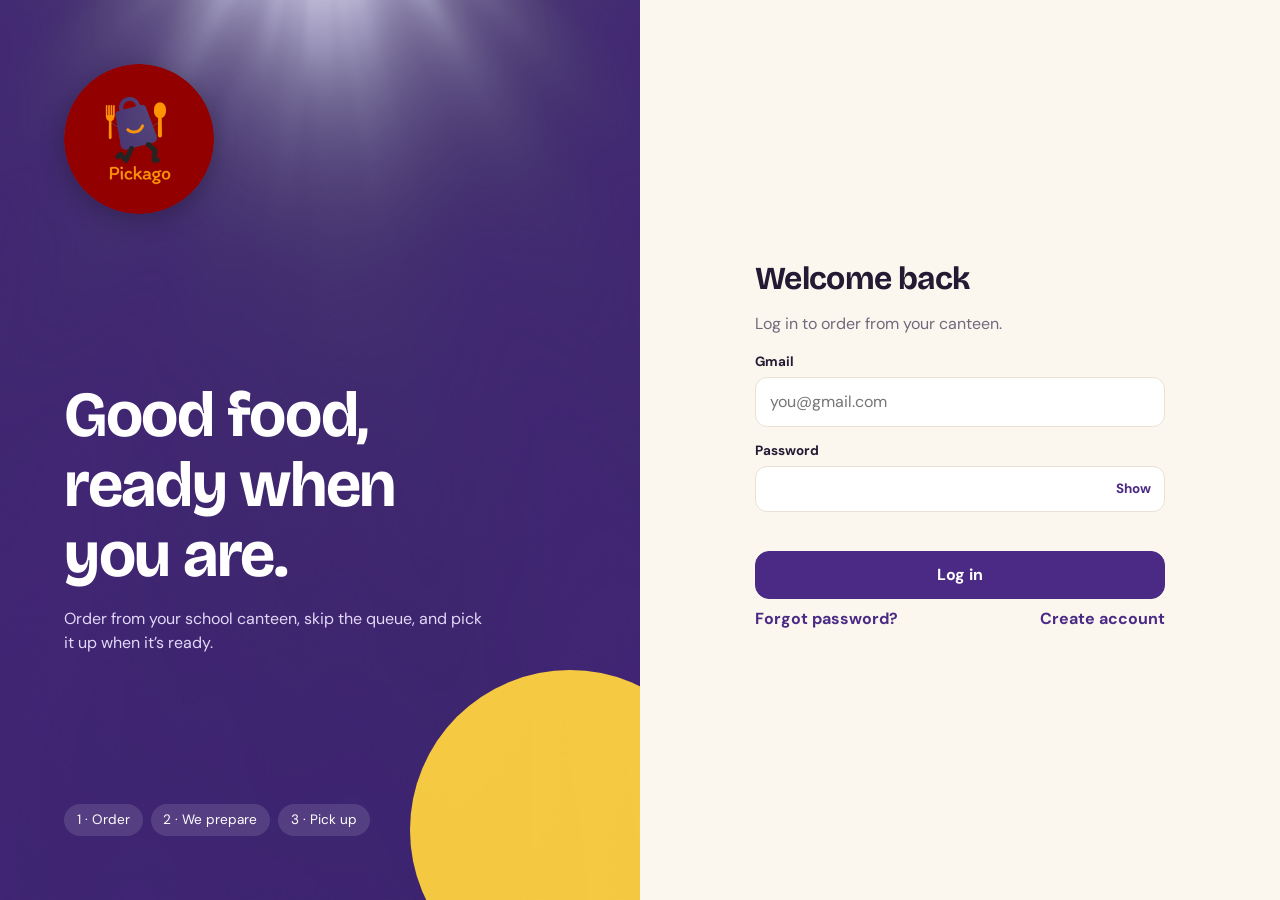
==== index.html @ dbef23c1 "Add files via upload" ====
<!doctype html>
<html lang="en">
  <head>
    <meta charset="UTF-8" />
    <meta name="viewport" content="width=device-width, initial-scale=1, viewport-fit=cover" />
    <title>Pickago Student</title>
    <link rel="preconnect" href="https://fonts.googleapis.com" />
    <link rel="preconnect" href="https://fonts.gstatic.com" crossorigin />
    <link
      href="https://fonts.googleapis.com/css2?family=Bricolage+Grotesque:wght@600;800&family=DM+Sans:wght@400;500;700&display=swap"
      rel="stylesheet"
    />
    <link rel="icon" type="image/png" href="pickago_Logo.png" />
    <link rel="apple-touch-icon" href="pickago_Logo.png" />
    <link rel="stylesheet" href="styles.css" />
  </head>
  <body>
    <div id="app"></div>
    <div id="toasts" aria-live="polite"></div>
    <div id="modal"></div>
    <script src="lightrays.js"></script>
    <script src="images.js"></script>
    <script src="ui.js"></script>
    <script src="store.js"></script>
    <script src="pages.js"></script>
    <script src="app.js"></script>
  </body>
</html>
---- styles.css ----
:root {
  --bg: #fbf7ee;
  --card: #fff;
  --ink: #241a33;
  --mute: #71687e;
  --line: #e9e1d3;
  --brand: #4b2a85;
  --brand2: #6a43b5;
  --pop: #ffd23f;
  --popink: #2a2100;
  --ok: #17724a;
  --okbg: #dff4e8;
  --low: #8a5a00;
  --lowbg: #fff0c2;
  --out: #a3291f;
  --outbg: #fde0dc;
  --r: 18px;
}
* {
  box-sizing: border-box;
}
html {
  -webkit-text-size-adjust: 100%;
}
body {
  margin: 0;
  background: var(--bg);
  color: var(--ink);
  font:
    16px/1.5 'DM Sans',
    system-ui,
    sans-serif;
  padding: env(safe-area-inset-top) 0 0;
}
h1,
h2,
h3 {
  font-family: 'Bricolage Grotesque', 'DM Sans', sans-serif;
  letter-spacing: -0.02em;
  line-height: 1.1;
  margin: 0;
}
button,
input,
select,
textarea {
  font: inherit;
  color: inherit;
}
button {
  cursor: pointer;
}
:focus-visible {
  outline: 3px solid var(--pop);
  outline-offset: 2px;
}
.mute {
  color: var(--mute);
}
.row {
  display: flex;
  gap: 0.6rem;
  align-items: center;
}
.sp {
  justify-content: space-between;
}
.wrap {
  flex-wrap: wrap;
}
.btn {
  border: 1.5px solid var(--line);
  background: #fff;
  border-radius: 14px;
  padding: 0.7rem 1rem;
  font-weight: 700;
  min-height: 44px;
}
.btn-p {
  background: var(--brand);
  border-color: var(--brand);
  color: #fff;
}
.btn-pop {
  background: var(--pop);
  border-color: var(--pop);
  color: var(--popink);
}
.btn-d {
  background: var(--out);
  border-color: var(--out);
  color: #fff;
}
.btn:disabled {
  opacity: 0.45;
  cursor: not-allowed;
}
.btn.block {
  width: 100%;
}
.field {
  display: block;
  margin: 0.9rem 0;
}
.field > span {
  display: block;
  font-size: 0.84rem;
  font-weight: 700;
  margin-bottom: 0.3rem;
}
.field input,
.field select,
.field textarea {
  width: 100%;
  padding: 0.75rem 0.9rem;
  border: 1.5px solid var(--line);
  border-radius: 12px;
  background: #fff;
  min-height: 46px;
}
.err {
  color: var(--out);
  font-size: 0.85rem;
  min-height: 1.2rem;
  margin: 0.3rem 0;
}
.pw {
  position: relative;
}
.pw button {
  position: absolute;
  right: 0.4rem;
  top: 50%;
  transform: translateY(-50%);
  border: 0;
  background: none;
  color: var(--brand);
  font-weight: 700;
  padding: 0.5rem;
}
/* auth */
.auth {
  min-height: 100vh;
  display: grid;
  grid-template-columns: 1fr 1fr;
}
.hero-side {
  background: var(--brand);
  color: #fff;
  padding: clamp(1.5rem, 5vw, 4rem);
  display: flex;
  flex-direction: column;
  justify-content: space-between;
  position: relative;
  overflow: hidden;
}
.hero-side:after {
  content: '';
  position: absolute;
  right: -90px;
  bottom: -90px;
  width: 320px;
  height: 320px;
  border-radius: 50%;
  background: var(--pop);
  opacity: 0.95;
}
.hero-side h1 {
  font-size: clamp(2.2rem, 5vw, 4rem);
  max-width: 11ch;
  margin: 2rem 0 1rem;
}
.hero-side p {
  max-width: 38ch;
  color: #e3d8f7;
}
.steps {
  display: flex;
  gap: 0.5rem;
  flex-wrap: wrap;
  position: relative;
  z-index: 1;
}
.steps span {
  background: #ffffff1f;
  border-radius: 99px;
  padding: 0.35rem 0.8rem;
  font-size: 0.85rem;
}
.auth-form {
  display: flex;
  align-items: center;
  justify-content: center;
  padding: 1.5rem;
}
.box {
  width: min(100%, 410px);
}
.box h2 {
  font-size: 2rem;
  margin-bottom: 0.3rem;
}
.logo {
  width: 40px;
  height: 40px;
  border-radius: 50%;
  object-fit: cover;
  display: block;
  flex: none;
}
.logo-lg {
  width: 150px;
  height: 150px;
  position: relative;
  z-index: 1;
  box-shadow: 0 6px 24px rgba(0, 0, 0, 0.25);
}
.logo-md {
  width: 84px;
  height: 84px;
}
.logo-m {
  display: none;
}
.brand {
  display: flex;
  align-items: center;
  gap: 0.6rem;
  font: 800 1.35rem 'Bricolage Grotesque';
  border: 0;
  background: none;
  padding: 0;
}
.lk {
  background: none;
  border: 0;
  color: var(--brand);
  font-weight: 700;
  padding: 0.5rem 0;
}
/* shell */
.top {
  position: sticky;
  top: 0;
  z-index: 5;
  background: #fbf7eee8;
  backdrop-filter: blur(10px);
  border-bottom: 1px solid var(--line);
  padding: 0.6rem max(1rem, calc((100% - 1120px) / 2));
  display: flex;
  align-items: center;
  justify-content: space-between;
  gap: 1rem;
}
.nav {
  display: flex;
  gap: 0.3rem;
}
.nav button {
  border: 0;
  background: none;
  padding: 0.55rem 0.9rem;
  border-radius: 99px;
  font-weight: 700;
  color: var(--mute);
}
.nav button[aria-current='page'] {
  background: var(--brand);
  color: #fff;
}
.av {
  width: 36px;
  height: 36px;
  border-radius: 50%;
  background: var(--brand2);
  color: #fff;
  display: grid;
  place-items: center;
  font-weight: 700;
  overflow: hidden;
  flex: none;
}
.av img {
  width: 100%;
  height: 100%;
  object-fit: cover;
}
.av.lg {
  width: 76px;
  height: 76px;
  font-size: 1.6rem;
}
.me {
  border: 1.5px solid var(--line);
  background: #fff;
  border-radius: 99px;
  padding: 0.2rem 0.8rem 0.2rem 0.25rem;
  display: flex;
  gap: 0.5rem;
  align-items: center;
  font-weight: 700;
  font-size: 0.9rem;
}
.cartb {
  position: relative;
}
.cartb b {
  background: var(--out);
  color: #fff;
  border-radius: 99px;
  font-size: 0.72rem;
  min-width: 19px;
  padding: 0 5px;
  position: absolute;
  top: -5px;
  right: -5px;
}
.page {
  width: min(1120px, 100% - 2rem);
  margin: 0 auto;
  padding: 1.4rem 0 6rem;
}
.tabbar {
  display: none;
}
.banner {
  background: var(--brand);
  color: #fff;
  border-radius: 24px;
  padding: 1.5rem;
  margin-bottom: 1.2rem;
  display: flex;
  justify-content: space-between;
  gap: 1rem;
  align-items: center;
  flex-wrap: wrap;
}
.banner h1 {
  font-size: clamp(1.7rem, 4vw, 2.5rem);
}
.banner p {
  margin: 0.3rem 0 0;
  color: #e3d8f7;
}
.search {
  flex: 1 1 240px;
  max-width: 340px;
}
.search input {
  width: 100%;
  border: 0;
  border-radius: 14px;
  padding: 0.8rem 1rem;
  min-height: 46px;
}
.chips {
  display: flex;
  gap: 0.5rem;
  overflow-x: auto;
  padding: 0.2rem 0 1rem;
  scrollbar-width: none;
}
.chips button {
  white-space: nowrap;
  border: 1.5px solid var(--line);
  background: #fff;
  border-radius: 99px;
  padding: 0.5rem 1rem;
  font-weight: 700;
}
.chips button.on {
  background: var(--pop);
  border-color: var(--pop);
  color: var(--popink);
}
.grid {
  display: grid;
  grid-template-columns: repeat(auto-fill, minmax(240px, 1fr));
  gap: 1rem;
}
.food {
  min-width: 0;
  background: var(--card);
  border: 1px solid var(--line);
  border-radius: var(--r);
  overflow: hidden;
  display: flex;
  flex-direction: column;
}
.ph {
  height: 150px;
  flex: none;
  background: #efe6ff;
  display: grid;
  place-items: center;
  font-size: 3.6rem;
  position: relative;
  overflow: hidden;
}
.ph img {
  position: absolute;
  inset: 0;
  width: 100%;
  height: 100%;
  object-fit: cover;
  display: block;
}
.tag {
  z-index: 1;
  position: absolute;
  left: 0.6rem;
  top: 0.6rem;
  font-size: 0.72rem;
  font-weight: 700;
  border-radius: 99px;
  padding: 0.15rem 0.6rem;
  background: var(--okbg);
  color: var(--ok);
}
.tag.low {
  background: var(--lowbg);
  color: var(--low);
}
.tag.out {
  background: var(--outbg);
  color: var(--out);
}
.fb {
  min-width: 0;
  padding: 0.9rem;
  display: flex;
  flex-direction: column;
  gap: 0.35rem;
  flex: 1;
}
.fb small {
  color: var(--brand2);
  font-weight: 700;
  text-transform: uppercase;
  letter-spacing: 0.06em;
  font-size: 0.7rem;
}
.fb h3 {
  font-size: 1.1rem;
  overflow-wrap: anywhere;
}
.fb .row {
  flex-wrap: wrap;
  gap: 0.4rem 0.6rem;
}
.fb p {
  margin: 0;
  color: var(--mute);
  font-size: 0.88rem;
  flex: 1;
}
.price {
  font-weight: 800;
  font-size: 1.1rem;
}
.card {
  background: var(--card);
  border: 1px solid var(--line);
  border-radius: var(--r);
  padding: 1.1rem;
  margin-bottom: 1rem;
}
.empty {
  border: 1.5px dashed var(--line);
  border-radius: var(--r);
  padding: 2rem;
  text-align: center;
  color: var(--mute);
}
.two {
  display: grid;
  grid-template-columns: 1.5fr 1fr;
  gap: 1rem;
  align-items: start;
}
.line {
  display: flex;
  gap: 0.8rem;
  align-items: center;
  padding: 0.7rem 0;
  border-bottom: 1px solid var(--line);
}
.line:last-child {
  border: 0;
}
.th {
  width: 52px;
  height: 52px;
  border-radius: 12px;
  background: #efe6ff;
  display: grid;
  place-items: center;
  font-size: 1.6rem;
  overflow: hidden;
  flex: none;
}
.th img {
  width: 100%;
  height: 100%;
  object-fit: cover;
}
.qty {
  display: flex;
  align-items: center;
  gap: 0.5rem;
}
.qty button {
  width: 34px;
  height: 34px;
  border-radius: 50%;
  border: 1.5px solid var(--line);
  background: #fff;
  font-weight: 700;
}
.tot {
  display: flex;
  justify-content: space-between;
  font-weight: 800;
  font-size: 1.15rem;
  margin: 0.8rem 0;
}
.badge {
  font-size: 0.78rem;
  font-weight: 700;
  border-radius: 99px;
  padding: 0.2rem 0.7rem;
  background: var(--lowbg);
  color: var(--low);
}
.badge.Ready {
  background: var(--okbg);
  color: var(--ok);
}
.badge.Completed {
  background: #ece8f3;
  color: var(--mute);
}
.prog {
  display: flex;
  align-items: center;
  gap: 0.4rem;
  margin: 0.8rem 0;
  font-size: 0.78rem;
  color: var(--mute);
}
.prog i {
  flex: 1;
  height: 3px;
  background: var(--line);
  border-radius: 2px;
}
.prog i.on {
  background: var(--brand);
}
.prog span {
  font-weight: 700;
}
.prog span.on {
  color: var(--brand);
}
.tabs {
  display: flex;
  gap: 0.4rem;
  margin-bottom: 1rem;
  overflow-x: auto;
}
.tabs button {
  border: 0;
  background: #ece6f7;
  border-radius: 99px;
  padding: 0.55rem 1rem;
  font-weight: 700;
  white-space: nowrap;
}
.tabs button.on {
  background: var(--brand);
  color: #fff;
}
.bar {
  height: 6px;
  border-radius: 3px;
  background: var(--line);
  overflow: hidden;
}
.bar i {
  display: block;
  height: 100%;
  width: 0;
  transition: 0.2s;
}
details {
  border-bottom: 1px solid var(--line);
  padding: 0.7rem 0;
}
summary {
  font-weight: 700;
  cursor: pointer;
}
details p {
  margin: 0.4rem 0 0;
  color: var(--mute);
}
dl {
  display: grid;
  grid-template-columns: auto 1fr;
  gap: 0.5rem 1rem;
  margin: 0;
}
dt {
  color: var(--mute);
}
dd {
  margin: 0;
  font-weight: 700;
  word-break: break-all;
}
.scrim {
  position: fixed;
  inset: 0;
  background: #241a3388;
  display: grid;
  place-items: center;
  z-index: 20;
  padding: 1rem;
}
.sheet {
  background: #fff;
  border-radius: 22px;
  padding: 1.4rem;
  width: min(100%, 400px);
}
.sheet p {
  color: var(--mute);
}
.sheet .row {
  justify-content: flex-end;
  margin-top: 1rem;
}
#toasts {
  position: fixed;
  left: 50%;
  transform: translateX(-50%);
  bottom: calc(84px + env(safe-area-inset-bottom));
  z-index: 30;
  display: grid;
  gap: 0.5rem;
  width: min(92%, 380px);
}
.toast {
  background: var(--ink);
  color: #fff;
  padding: 0.75rem 1rem;
  border-radius: 14px;
  font-weight: 500;
}
.toast.e {
  background: var(--out);
}
@media (max-width: 760px) {
  .auth {
    grid-template-columns: 1fr;
  }
  .hero-side {
    display: none;
  }
  .auth-form {
    flex-direction: column;
  }
  .logo-m {
    display: block;
    width: 110px;
    height: 110px;
    margin-bottom: 0.5rem;
  }
  .nav,
  .me span {
    display: none;
  }
  .me {
    padding: 0.2rem;
  }
  .two {
    grid-template-columns: 1fr;
  }
  .grid {
    grid-template-columns: repeat(2, 1fr);
    gap: 0.7rem;
  }
  .ph {
    height: 120px;
  }
  .tag {
    font-size: 0.66rem;
    left: 0.45rem;
    top: 0.45rem;
  }
  .fb {
    padding: 0.7rem;
    gap: 0.25rem;
  }
  .fb h3 {
    font-size: 1rem;
  }
  .fb p {
    font-size: 0.8rem;
    display: -webkit-box;
    -webkit-line-clamp: 2;
    line-clamp: 2;
    -webkit-box-orient: vertical;
    overflow: hidden;
  }
  .price {
    font-size: 1rem;
  }
  .cssbuttons-io-button {
    font-size: 13px;
    padding: 0.5em 0.9em 0.5em 0.65em;
  }
  .cssbuttons-io-button svg {
    width: 18px;
    height: 18px;
    margin-right: 3px;
  }
  .tabbar {
    display: flex;
    position: fixed;
    bottom: 0;
    left: 0;
    right: 0;
    background: #fff;
    border-top: 1px solid var(--line);
    padding: 0.3rem 0.3rem calc(0.3rem + env(safe-area-inset-bottom));
    z-index: 6;
  }
  .tabbar button {
    flex: 1;
    border: 0;
    background: none;
    padding: 0.5rem;
    font-size: 0.75rem;
    font-weight: 700;
    color: var(--mute);
    display: grid;
    gap: 2px;
    justify-items: center;
    min-height: 52px;
  }
  .tabbar button[aria-current='page'] {
    color: var(--brand);
  }
  .tabbar span {
    font-size: 1.25rem;
    line-height: 1;
  }
  #toasts {
    bottom: calc(76px + env(safe-area-inset-bottom));
  }
}

/* Add button (cssbuttons.io) */
.cssbuttons-io-button {
  display: inline-flex;
  align-items: center;
  justify-content: center;
  flex: none;
  white-space: nowrap;
  min-height: 40px;
  margin-left: auto;
  font-family: inherit;
  cursor: pointer;
  font-weight: 600;
  font-size: 14px;
  padding: 0.5em 1em 0.5em 0.75em;
  color: white;
  background: #ad5389;
  background: linear-gradient(
    0deg,
    rgba(20, 167, 62, 1) 0%,
    rgba(102, 247, 113, 1) 100%
  );
  border: none;
  box-shadow: 0 0.7em 1.5em -0.5em #14a73e98;
  letter-spacing: 0.05em;
  border-radius: 20em;
}
.cssbuttons-io-button svg {
  width: 20px;
  height: 20px;
  margin-right: 4px;
}
.cssbuttons-io-button:hover {
  box-shadow: 0 0.5em 1.5em -0.5em #14a73e98;
}
.cssbuttons-io-button:active {
  box-shadow: 0 0.3em 1em -0.5em #14a73e98;
}
.cssbuttons-io-button:disabled {
  opacity: 0.45;
  cursor: not-allowed;
  box-shadow: none;
}

/* LightRays (login background) */
.light-rays {
  position: absolute;
  inset: 0;
  overflow: hidden;
  pointer-events: none;
  z-index: 0;
}
.light-rays__canvas {
  position: absolute;
  inset: 0;
  display: block;
  width: 100%;
  height: 100%;
}
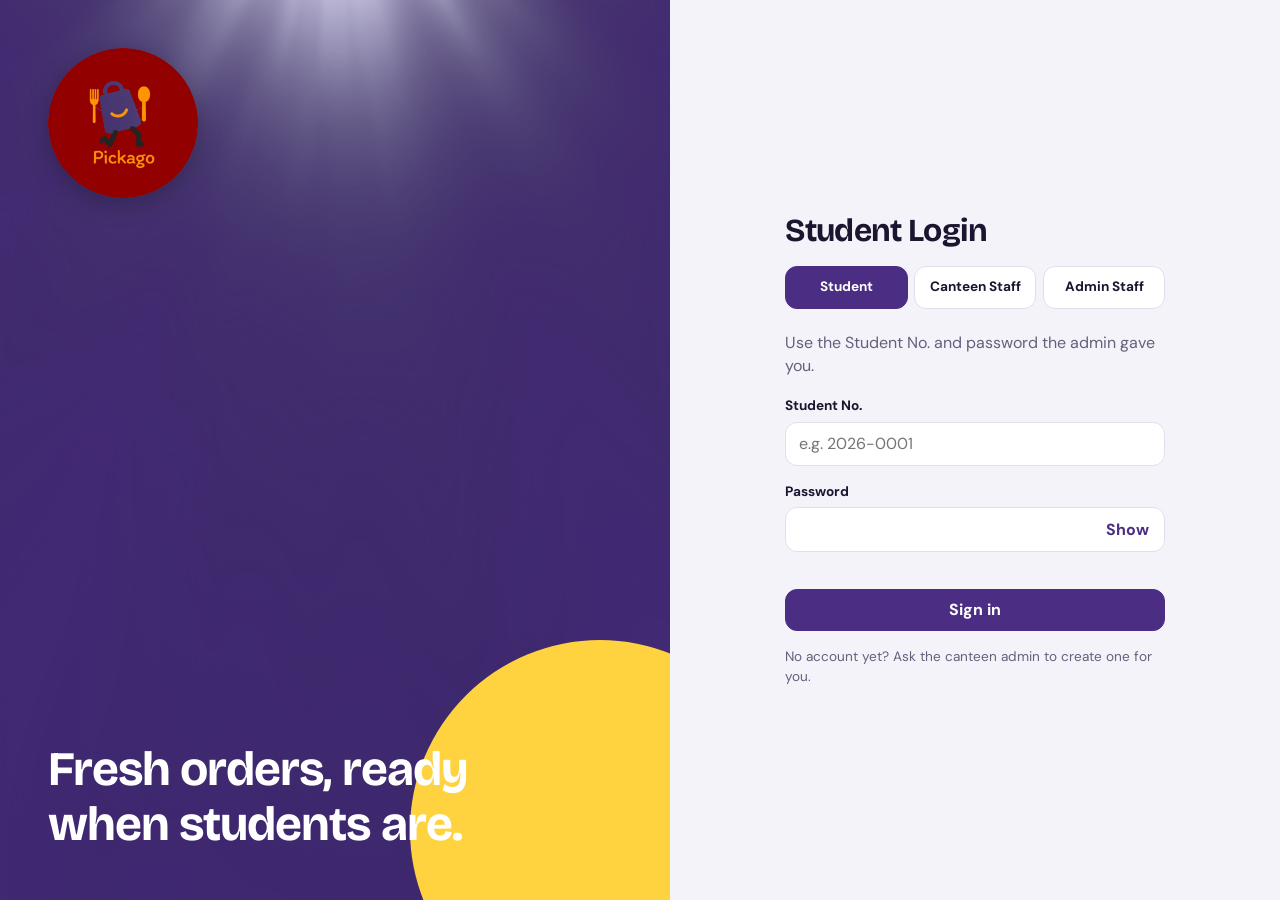
==== commit b3e88319: "Add files via upload" ====
--- a/index.html
+++ b/index.html
@@ -1,28 +1,22 @@
 <!doctype html>
-<html lang="en">
-  <head>
-    <meta charset="UTF-8" />
-    <meta name="viewport" content="width=device-width, initial-scale=1, viewport-fit=cover" />
-    <title>Pickago Student</title>
-    <link rel="preconnect" href="https://fonts.googleapis.com" />
-    <link rel="preconnect" href="https://fonts.gstatic.com" crossorigin />
-    <link
-      href="https://fonts.googleapis.com/css2?family=Bricolage+Grotesque:wght@600;800&family=DM+Sans:wght@400;500;700&display=swap"
-      rel="stylesheet"
-    />
-    <link rel="icon" type="image/png" href="pickago_Logo.png" />
-    <link rel="apple-touch-icon" href="pickago_Logo.png" />
-    <link rel="stylesheet" href="styles.css" />
-  </head>
-  <body>
-    <div id="app"></div>
-    <div id="toasts" aria-live="polite"></div>
-    <div id="modal"></div>
-    <script src="lightrays.js"></script>
-    <script src="images.js"></script>
-    <script src="ui.js"></script>
-    <script src="store.js"></script>
-    <script src="pages.js"></script>
-    <script src="app.js"></script>
-  </body>
+<html lang="en" data-theme="light" data-accent="ube">
+<head>
+  <meta charset="UTF-8">
+  <meta name="viewport" content="width=device-width, initial-scale=1, viewport-fit=cover">
+  <title>Pickago Login</title>
+  <link rel="preconnect" href="https://fonts.googleapis.com">
+  <link rel="preconnect" href="https://fonts.gstatic.com" crossorigin>
+  <link href="https://fonts.googleapis.com/css2?family=Bricolage+Grotesque:wght@600;800&family=DM+Sans:wght@400;500;700&display=swap" rel="stylesheet">
+  <link rel="icon" type="image/png" href="pickago_Logo.png">
+  <link rel="stylesheet" href="styles.css">
+</head>
+<body>
+  <div id="app"></div>
+  <div id="toasts" class="toasts" aria-live="polite"></div>
+  <div id="modal-root"></div>
+  <script src="lightrays.js"></script>
+  <script src="auth.js" data-login="index.html"></script>
+  <script src="ui.js"></script>
+  <script src="login.js"></script>
+</body>
 </html>
--- a/styles.css
+++ b/styles.css
@@ -1,809 +1,327 @@
+
+/* TOKENS   */
 :root {
-  --bg: #fbf7ee;
-  --card: #fff;
-  --ink: #241a33;
-  --mute: #71687e;
-  --line: #e9e1d3;
-  --brand: #4b2a85;
-  --brand2: #6a43b5;
-  --pop: #ffd23f;
-  --popink: #2a2100;
-  --ok: #17724a;
-  --okbg: #dff4e8;
-  --low: #8a5a00;
-  --lowbg: #fff0c2;
-  --out: #a3291f;
-  --outbg: #fde0dc;
-  --r: 18px;
-}
-* {
-  box-sizing: border-box;
-}
-html {
-  -webkit-text-size-adjust: 100%;
-}
+  --bg: #f4f3f9;
+  --surface: #ffffff;
+  --surface-2: #faf9fd;
+  --ink: #1c1530;
+  --mute: #675f7c;
+  --line: #e2dfec;
+
+  --brand: #4b2e83;          /* ube */
+  --brand-ink: #ffffff;
+  --accent: #ffd23f;         /* calamansi */
+  --accent-ink: #2a2100;
+
+  /* Stock colours: solid fills so they read from across the counter */
+  --ok-bg: #d3f3de;   --ok-ink: #0a5b2b;
+  --low-bg: #ffb703;  --low-ink: #2b1c00;
+  --out-bg: #d92d20;  --out-ink: #ffffff;
+
+  --pending-bg: #ffe9a8; --pending-ink: #5c4300;
+  --ready-bg: #cdeafe;   --ready-ink: #0b4a75;
+  --done-bg: #e6e3ef;    --done-ink: #4a435c;
+
+  --radius: 14px;
+  --font-body: "DM Sans", system-ui, -apple-system, "Segoe UI", sans-serif;
+  --font-head: "Bricolage Grotesque", "DM Sans", system-ui, sans-serif;
+  font-size: 16px;
+}
+
+[data-theme="dark"] {
+  --bg: #120e1f;
+  --surface: #1c1730;
+  --surface-2: #231d3b;
+  --ink: #f1eefb;
+  --mute: #a69fc0;
+  --line: #322a50;
+  --ok-bg: #14572f;      --ok-ink: #bdf6d0;
+  --pending-bg: #5c4300; --pending-ink: #ffe9a8;
+  --ready-bg: #0b3b5e;   --ready-ink: #bfe4ff;
+  --done-bg: #322a50;    --done-ink: #cfc8e6;
+}
+
+[data-accent="teal"]   { --brand: #0f6b66; }
+[data-accent="tomato"] { --brand: #b8341f; }
+[data-accent="forest"] { --brand: #1f6b3a; }
+[data-size="large"]    { font-size: 18px; }
+
+/* BASE  */
+*, *::before, *::after { box-sizing: border-box; }
 body {
   margin: 0;
+  font-family: var(--font-body);
   background: var(--bg);
   color: var(--ink);
-  font:
-    16px/1.5 'DM Sans',
-    system-ui,
-    sans-serif;
-  padding: env(safe-area-inset-top) 0 0;
-}
-h1,
-h2,
-h3 {
-  font-family: 'Bricolage Grotesque', 'DM Sans', sans-serif;
-  letter-spacing: -0.02em;
-  line-height: 1.1;
-  margin: 0;
-}
-button,
-input,
-select,
-textarea {
-  font: inherit;
-  color: inherit;
-}
-button {
-  cursor: pointer;
-}
-:focus-visible {
-  outline: 3px solid var(--pop);
-  outline-offset: 2px;
-}
-.mute {
-  color: var(--mute);
-}
-.row {
-  display: flex;
-  gap: 0.6rem;
-  align-items: center;
-}
-.sp {
-  justify-content: space-between;
-}
-.wrap {
-  flex-wrap: wrap;
-}
-.btn {
-  border: 1.5px solid var(--line);
-  background: #fff;
-  border-radius: 14px;
-  padding: 0.7rem 1rem;
-  font-weight: 700;
-  min-height: 44px;
-}
-.btn-p {
-  background: var(--brand);
-  border-color: var(--brand);
-  color: #fff;
-}
-.btn-pop {
-  background: var(--pop);
-  border-color: var(--pop);
-  color: var(--popink);
-}
-.btn-d {
-  background: var(--out);
-  border-color: var(--out);
-  color: #fff;
-}
-.btn:disabled {
-  opacity: 0.45;
-  cursor: not-allowed;
-}
-.btn.block {
-  width: 100%;
-}
-.field {
-  display: block;
-  margin: 0.9rem 0;
-}
-.field > span {
-  display: block;
-  font-size: 0.84rem;
-  font-weight: 700;
-  margin-bottom: 0.3rem;
-}
-.field input,
-.field select,
-.field textarea {
-  width: 100%;
-  padding: 0.75rem 0.9rem;
-  border: 1.5px solid var(--line);
-  border-radius: 12px;
-  background: #fff;
-  min-height: 46px;
-}
-.err {
-  color: var(--out);
-  font-size: 0.85rem;
-  min-height: 1.2rem;
-  margin: 0.3rem 0;
-}
-.pw {
-  position: relative;
-}
-.pw button {
-  position: absolute;
-  right: 0.4rem;
-  top: 50%;
-  transform: translateY(-50%);
-  border: 0;
-  background: none;
-  color: var(--brand);
-  font-weight: 700;
-  padding: 0.5rem;
-}
-/* auth */
-.auth {
-  min-height: 100vh;
-  display: grid;
-  grid-template-columns: 1fr 1fr;
-}
-.hero-side {
+  line-height: 1.45;
+  -webkit-tap-highlight-color: transparent;
+}
+h1, h2, h3 { font-family: var(--font-head); letter-spacing: -0.02em; margin: 0; line-height: 1.15; }
+h2 { font-size: 1.15rem; }
+p { margin: 0; }
+button, input, select, textarea { font: inherit; color: inherit; }
+button { cursor: pointer; }
+img { max-width: 100%; display: block; }
+.mute { color: var(--mute); }
+.hidden, [hidden] { display: none !important; }
+:focus-visible { outline: 3px solid var(--accent); outline-offset: 2px; }
+.sr { position: absolute; width: 1px; height: 1px; overflow: hidden; clip: rect(0 0 0 0); }
+svg.i { width: 1.15em; height: 1.15em; fill: none; stroke: currentColor; stroke-width: 2; stroke-linecap: round; stroke-linejoin: round; flex: none; }
+
+/* SHELL */
+.shell { display: grid; grid-template-columns: 232px 1fr; min-height: 100vh; }
+
+.rail {
   background: var(--brand);
   color: #fff;
-  padding: clamp(1.5rem, 5vw, 4rem);
-  display: flex;
-  flex-direction: column;
-  justify-content: space-between;
-  position: relative;
-  overflow: hidden;
-}
-.hero-side:after {
-  content: '';
-  position: absolute;
-  right: -90px;
-  bottom: -90px;
-  width: 320px;
-  height: 320px;
-  border-radius: 50%;
-  background: var(--pop);
-  opacity: 0.95;
-}
-.hero-side h1 {
-  font-size: clamp(2.2rem, 5vw, 4rem);
-  max-width: 11ch;
-  margin: 2rem 0 1rem;
-}
-.hero-side p {
-  max-width: 38ch;
-  color: #e3d8f7;
-}
-.steps {
-  display: flex;
-  gap: 0.5rem;
-  flex-wrap: wrap;
-  position: relative;
-  z-index: 1;
-}
-.steps span {
-  background: #ffffff1f;
-  border-radius: 99px;
-  padding: 0.35rem 0.8rem;
-  font-size: 0.85rem;
-}
-.auth-form {
-  display: flex;
-  align-items: center;
-  justify-content: center;
-  padding: 1.5rem;
-}
-.box {
-  width: min(100%, 410px);
-}
-.box h2 {
-  font-size: 2rem;
-  margin-bottom: 0.3rem;
-}
-.logo {
-  width: 40px;
-  height: 40px;
-  border-radius: 50%;
-  object-fit: cover;
-  display: block;
-  flex: none;
-}
-.logo-lg {
-  width: 150px;
-  height: 150px;
-  position: relative;
-  z-index: 1;
-  box-shadow: 0 6px 24px rgba(0, 0, 0, 0.25);
-}
-.logo-md {
-  width: 84px;
-  height: 84px;
-}
-.logo-m {
-  display: none;
-}
-.brand {
-  display: flex;
-  align-items: center;
-  gap: 0.6rem;
-  font: 800 1.35rem 'Bricolage Grotesque';
-  border: 0;
-  background: none;
-  padding: 0;
-}
-.lk {
-  background: none;
-  border: 0;
-  color: var(--brand);
-  font-weight: 700;
-  padding: 0.5rem 0;
-}
-/* shell */
+  padding: 1.25rem 1rem;
+  position: sticky; top: 0; height: 100vh;
+  display: flex; flex-direction: column; gap: 1.75rem;
+}
+.brand { display: flex; align-items: center; gap: .65rem; font-family: var(--font-head); font-weight: 800; font-size: 1.35rem; padding: 0 .4rem; }
+.mark {
+  width: 38px; height: 38px; border-radius: 50% 50% 50% 12px;
+  background: var(--accent); color: var(--accent-ink);
+  display: grid; place-items: center; font-weight: 800; font-size: 1.2rem;
+}
+.logo { width: 42px; height: 42px; border-radius: 50%; object-fit: cover; flex: none; display: block; }
+.logo-lg { width: 150px; height: 150px; position: relative; z-index: 1; box-shadow: 0 6px 24px rgba(0,0,0,.25); }
+.rail nav { display: grid; gap: .25rem; }
+.nav-btn {
+  display: flex; align-items: center; gap: .7rem;
+  border: 0; background: transparent; color: rgba(255,255,255,.82);
+  padding: .75rem .85rem; border-radius: 12px; font-weight: 600; text-align: left;
+}
+.nav-btn:hover { background: rgba(255,255,255,.12); color: #fff; }
+.nav-btn[aria-current="page"] { background: var(--accent); color: var(--accent-ink); }
+.rail-foot { margin-top: auto; font-size: .8rem; color: rgba(255,255,255,.65); padding: 0 .4rem; }
+
+.main { min-width: 0; }
 .top {
-  position: sticky;
-  top: 0;
-  z-index: 5;
-  background: #fbf7eee8;
-  backdrop-filter: blur(10px);
-  border-bottom: 1px solid var(--line);
-  padding: 0.6rem max(1rem, calc((100% - 1120px) / 2));
-  display: flex;
-  align-items: center;
-  justify-content: space-between;
-  gap: 1rem;
-}
-.nav {
-  display: flex;
-  gap: 0.3rem;
-}
-.nav button {
-  border: 0;
-  background: none;
-  padding: 0.55rem 0.9rem;
-  border-radius: 99px;
-  font-weight: 700;
-  color: var(--mute);
-}
-.nav button[aria-current='page'] {
-  background: var(--brand);
-  color: #fff;
-}
-.av {
-  width: 36px;
-  height: 36px;
-  border-radius: 50%;
-  background: var(--brand2);
-  color: #fff;
-  display: grid;
-  place-items: center;
-  font-weight: 700;
-  overflow: hidden;
-  flex: none;
-}
-.av img {
-  width: 100%;
-  height: 100%;
-  object-fit: cover;
-}
-.av.lg {
-  width: 76px;
-  height: 76px;
-  font-size: 1.6rem;
-}
-.me {
-  border: 1.5px solid var(--line);
-  background: #fff;
-  border-radius: 99px;
-  padding: 0.2rem 0.8rem 0.2rem 0.25rem;
-  display: flex;
-  gap: 0.5rem;
-  align-items: center;
-  font-weight: 700;
-  font-size: 0.9rem;
-}
-.cartb {
-  position: relative;
-}
-.cartb b {
-  background: var(--out);
-  color: #fff;
-  border-radius: 99px;
-  font-size: 0.72rem;
-  min-width: 19px;
-  padding: 0 5px;
-  position: absolute;
-  top: -5px;
-  right: -5px;
-}
-.page {
-  width: min(1120px, 100% - 2rem);
-  margin: 0 auto;
-  padding: 1.4rem 0 6rem;
-}
-.tabbar {
-  display: none;
-}
-.banner {
-  background: var(--brand);
-  color: #fff;
-  border-radius: 24px;
-  padding: 1.5rem;
-  margin-bottom: 1.2rem;
-  display: flex;
-  justify-content: space-between;
-  gap: 1rem;
-  align-items: center;
-  flex-wrap: wrap;
-}
-.banner h1 {
-  font-size: clamp(1.7rem, 4vw, 2.5rem);
-}
-.banner p {
-  margin: 0.3rem 0 0;
-  color: #e3d8f7;
-}
-.search {
-  flex: 1 1 240px;
-  max-width: 340px;
-}
-.search input {
-  width: 100%;
-  border: 0;
-  border-radius: 14px;
-  padding: 0.8rem 1rem;
-  min-height: 46px;
-}
-.chips {
-  display: flex;
-  gap: 0.5rem;
-  overflow-x: auto;
-  padding: 0.2rem 0 1rem;
-  scrollbar-width: none;
-}
-.chips button {
-  white-space: nowrap;
-  border: 1.5px solid var(--line);
-  background: #fff;
-  border-radius: 99px;
-  padding: 0.5rem 1rem;
-  font-weight: 700;
-}
-.chips button.on {
-  background: var(--pop);
-  border-color: var(--pop);
-  color: var(--popink);
-}
-.grid {
-  display: grid;
-  grid-template-columns: repeat(auto-fill, minmax(240px, 1fr));
-  gap: 1rem;
-}
-.food {
-  min-width: 0;
-  background: var(--card);
-  border: 1px solid var(--line);
-  border-radius: var(--r);
-  overflow: hidden;
-  display: flex;
-  flex-direction: column;
-}
-.ph {
-  height: 150px;
-  flex: none;
-  background: #efe6ff;
-  display: grid;
-  place-items: center;
-  font-size: 3.6rem;
-  position: relative;
-  overflow: hidden;
-}
-.ph img {
-  position: absolute;
-  inset: 0;
-  width: 100%;
-  height: 100%;
-  object-fit: cover;
-  display: block;
-}
-.tag {
-  z-index: 1;
-  position: absolute;
-  left: 0.6rem;
-  top: 0.6rem;
-  font-size: 0.72rem;
-  font-weight: 700;
-  border-radius: 99px;
-  padding: 0.15rem 0.6rem;
-  background: var(--okbg);
-  color: var(--ok);
-}
-.tag.low {
-  background: var(--lowbg);
-  color: var(--low);
-}
-.tag.out {
-  background: var(--outbg);
-  color: var(--out);
-}
-.fb {
-  min-width: 0;
-  padding: 0.9rem;
-  display: flex;
-  flex-direction: column;
-  gap: 0.35rem;
-  flex: 1;
-}
-.fb small {
-  color: var(--brand2);
-  font-weight: 700;
-  text-transform: uppercase;
-  letter-spacing: 0.06em;
-  font-size: 0.7rem;
-}
-.fb h3 {
-  font-size: 1.1rem;
-  overflow-wrap: anywhere;
-}
-.fb .row {
-  flex-wrap: wrap;
-  gap: 0.4rem 0.6rem;
-}
-.fb p {
-  margin: 0;
-  color: var(--mute);
-  font-size: 0.88rem;
-  flex: 1;
-}
-.price {
-  font-weight: 800;
-  font-size: 1.1rem;
-}
-.card {
-  background: var(--card);
-  border: 1px solid var(--line);
-  border-radius: var(--r);
-  padding: 1.1rem;
-  margin-bottom: 1rem;
-}
-.empty {
-  border: 1.5px dashed var(--line);
-  border-radius: var(--r);
-  padding: 2rem;
-  text-align: center;
-  color: var(--mute);
-}
-.two {
-  display: grid;
-  grid-template-columns: 1.5fr 1fr;
-  gap: 1rem;
-  align-items: start;
-}
-.line {
-  display: flex;
-  gap: 0.8rem;
-  align-items: center;
-  padding: 0.7rem 0;
-  border-bottom: 1px solid var(--line);
-}
-.line:last-child {
-  border: 0;
-}
-.th {
-  width: 52px;
-  height: 52px;
-  border-radius: 12px;
-  background: #efe6ff;
-  display: grid;
-  place-items: center;
-  font-size: 1.6rem;
-  overflow: hidden;
-  flex: none;
-}
-.th img {
-  width: 100%;
-  height: 100%;
-  object-fit: cover;
-}
-.qty {
-  display: flex;
-  align-items: center;
-  gap: 0.5rem;
-}
-.qty button {
-  width: 34px;
-  height: 34px;
-  border-radius: 50%;
-  border: 1.5px solid var(--line);
-  background: #fff;
-  font-weight: 700;
-}
-.tot {
-  display: flex;
-  justify-content: space-between;
-  font-weight: 800;
-  font-size: 1.15rem;
-  margin: 0.8rem 0;
-}
-.badge {
-  font-size: 0.78rem;
-  font-weight: 700;
-  border-radius: 99px;
-  padding: 0.2rem 0.7rem;
-  background: var(--lowbg);
-  color: var(--low);
-}
-.badge.Ready {
-  background: var(--okbg);
-  color: var(--ok);
-}
-.badge.Completed {
-  background: #ece8f3;
-  color: var(--mute);
-}
-.prog {
-  display: flex;
-  align-items: center;
-  gap: 0.4rem;
-  margin: 0.8rem 0;
-  font-size: 0.78rem;
-  color: var(--mute);
-}
-.prog i {
-  flex: 1;
-  height: 3px;
-  background: var(--line);
-  border-radius: 2px;
-}
-.prog i.on {
-  background: var(--brand);
-}
-.prog span {
-  font-weight: 700;
-}
-.prog span.on {
-  color: var(--brand);
-}
-.tabs {
-  display: flex;
-  gap: 0.4rem;
-  margin-bottom: 1rem;
-  overflow-x: auto;
-}
-.tabs button {
-  border: 0;
-  background: #ece6f7;
-  border-radius: 99px;
-  padding: 0.55rem 1rem;
-  font-weight: 700;
-  white-space: nowrap;
-}
-.tabs button.on {
-  background: var(--brand);
-  color: #fff;
-}
-.bar {
-  height: 6px;
-  border-radius: 3px;
-  background: var(--line);
-  overflow: hidden;
-}
-.bar i {
-  display: block;
-  height: 100%;
-  width: 0;
-  transition: 0.2s;
-}
-details {
-  border-bottom: 1px solid var(--line);
-  padding: 0.7rem 0;
-}
-summary {
-  font-weight: 700;
-  cursor: pointer;
-}
-details p {
-  margin: 0.4rem 0 0;
-  color: var(--mute);
-}
-dl {
-  display: grid;
-  grid-template-columns: auto 1fr;
-  gap: 0.5rem 1rem;
-  margin: 0;
-}
-dt {
-  color: var(--mute);
-}
-dd {
-  margin: 0;
-  font-weight: 700;
-  word-break: break-all;
-}
-.scrim {
-  position: fixed;
-  inset: 0;
-  background: #241a3388;
-  display: grid;
-  place-items: center;
-  z-index: 20;
-  padding: 1rem;
-}
-.sheet {
-  background: #fff;
-  border-radius: 22px;
-  padding: 1.4rem;
-  width: min(100%, 400px);
-}
-.sheet p {
-  color: var(--mute);
-}
-.sheet .row {
-  justify-content: flex-end;
-  margin-top: 1rem;
-}
-#toasts {
-  position: fixed;
-  left: 50%;
-  transform: translateX(-50%);
-  bottom: calc(84px + env(safe-area-inset-bottom));
-  z-index: 30;
-  display: grid;
-  gap: 0.5rem;
-  width: min(92%, 380px);
-}
-.toast {
-  background: var(--ink);
-  color: #fff;
-  padding: 0.75rem 1rem;
-  border-radius: 14px;
-  font-weight: 500;
-}
-.toast.e {
-  background: var(--out);
-}
-@media (max-width: 760px) {
-  .auth {
-    grid-template-columns: 1fr;
+  display: flex; justify-content: space-between; align-items: center; gap: 1rem;
+  padding: 1.1rem 2rem; background: var(--surface); border-bottom: 1px solid var(--line);
+  position: sticky; top: 0; z-index: 5;
+}
+.top h1 { font-size: 1.5rem; }
+.me { display: flex; align-items: center; gap: .6rem; border: 0; background: transparent; font-weight: 600; padding: .2rem; border-radius: 999px; }
+.avatar {
+  width: 38px; height: 38px; border-radius: 50%; background: var(--accent); color: var(--accent-ink);
+  display: grid; place-items: center; font-weight: 800; overflow: hidden; flex: none;
+}
+.avatar img { width: 100%; height: 100%; object-fit: cover; }
+.avatar.xl { width: 84px; height: 84px; font-size: 2rem; }
+
+.content { padding: 1.75rem 2rem 3rem; max-width: 1320px; }
+.tabbar { display: none; }
+
+/* COMPONENTS */
+.btn {
+  display: inline-flex; align-items: center; justify-content: center; gap: .45rem;
+  min-height: 42px; padding: .55rem 1rem; border-radius: 12px;
+  border: 1.5px solid var(--line); background: var(--surface); font-weight: 700;
+}
+.btn:hover { border-color: var(--brand); }
+.btn-primary { background: var(--brand); border-color: var(--brand); color: var(--brand-ink); }
+.btn-primary:hover { filter: brightness(1.12); }
+.btn-danger { color: var(--out-bg); border-color: color-mix(in srgb, var(--out-bg) 35%, var(--line)); }
+.btn-danger-solid { background: var(--out-bg); border-color: var(--out-bg); color: #fff; }
+.btn-icon { width: 42px; padding: 0; }
+.btn-sm { min-height: 36px; padding: .3rem .7rem; font-size: .88rem; }
+.btn-block { width: 100%; }
+
+.field { display: grid; gap: .35rem; margin-bottom: 1rem; }
+.field > span { font-weight: 700; font-size: .85rem; }
+.field small { color: var(--mute); }
+.input, .field input, .field select, .field textarea, .search input, .select {
+  width: 100%; min-height: 44px; padding: .6rem .8rem;
+  border: 1.5px solid var(--line); border-radius: 12px; background: var(--surface); font-size: 1rem;
+}
+.field input:focus, .field select:focus, .field textarea:focus, .search input:focus { border-color: var(--brand); outline: none; box-shadow: 0 0 0 3px color-mix(in srgb, var(--brand) 25%, transparent); }
+.field input[readonly] { background: var(--surface-2); color: var(--mute); }
+.row { display: grid; grid-template-columns: 1fr 1fr; gap: 0 .9rem; }
+.error-text { color: var(--out-bg); font-size: .88rem; min-height: 1.3rem; font-weight: 600; }
+
+.panel { background: var(--surface); border: 1px solid var(--line); border-radius: var(--radius); padding: 1.25rem; }
+.panel-head { display: flex; justify-content: space-between; align-items: center; gap: 1rem; margin-bottom: 1rem; flex-wrap: wrap; }
+
+.chip { display: inline-block; padding: .28rem .65rem; border-radius: 999px; font-size: .78rem; font-weight: 800; white-space: nowrap; }
+.chip-pending { background: var(--pending-bg); color: var(--pending-ink); }
+.chip-ready { background: var(--ready-bg); color: var(--ready-ink); }
+.chip-done { background: var(--done-bg); color: var(--done-ink); }
+
+/* Stock badges: solid and high-contrast */
+.stock { display: inline-block; padding: .3rem .7rem; border-radius: 8px; font-size: .82rem; font-weight: 800; white-space: nowrap; }
+.stock-ok  { background: var(--ok-bg);  color: var(--ok-ink); }
+.stock-low { background: var(--low-bg); color: var(--low-ink); }
+.stock-out { background: var(--out-bg); color: var(--out-ink); }
+
+.segmented { display: inline-flex; background: var(--surface); border: 1.5px solid var(--line); border-radius: 12px; padding: 3px; gap: 2px; flex-wrap: wrap; }
+.segmented button { border: 0; background: transparent; padding: .45rem .9rem; border-radius: 9px; font-weight: 700; color: var(--mute); min-height: 38px; }
+.segmented button[aria-pressed="true"] { background: var(--brand); color: var(--brand-ink); }
+
+.empty { text-align: center; padding: 2.5rem 1rem; color: var(--mute); border: 2px dashed var(--line); border-radius: var(--radius); }
+.empty strong { display: block; color: var(--ink); font-size: 1.05rem; margin-bottom: .3rem; }
+
+.toasts { position: fixed; left: 50%; bottom: 1.25rem; transform: translateX(-50%); z-index: 30; display: grid; gap: .5rem; width: min(92vw, 380px); }
+.toast { background: var(--ink); color: var(--bg); padding: .8rem 1rem; border-radius: 12px; font-weight: 600; box-shadow: 0 10px 30px #0004; animation: pop .2s ease-out; }
+.toast.error { background: var(--out-bg); color: #fff; }
+@keyframes pop { from { transform: translateY(8px); opacity: 0; } }
+
+/* PAGES  */
+.stats { display: grid; grid-template-columns: repeat(4, 1fr); gap: 1rem; margin-bottom: 1.5rem; }
+.stat { background: var(--surface); border: 1px solid var(--line); border-radius: var(--radius); padding: 1rem 1.1rem; }
+.stat small { color: var(--mute); font-weight: 600; }
+.stat strong { display: block; font-family: var(--font-head); font-size: 1.7rem; margin: .2rem 0; }
+.stat.warn { border-color: var(--low-bg); box-shadow: inset 4px 0 0 var(--low-bg); }
+
+.split { display: grid; grid-template-columns: 1.6fr 1fr; gap: 1.25rem; align-items: start; }
+.section-title { display: flex; justify-content: space-between; align-items: center; gap: 1rem; margin-bottom: .9rem; flex-wrap: wrap; }
+
+/* Orders */
+.orders { display: grid; gap: .9rem; grid-template-columns: repeat(auto-fill, minmax(280px, 1fr)); }
+.order { background: var(--surface); border: 1px solid var(--line); border-radius: var(--radius); padding: 1rem; display: grid; gap: .6rem; }
+.order-top { display: flex; justify-content: space-between; align-items: center; gap: .5rem; }
+.order-student { font-weight: 700; font-size: 1.05rem; }
+.order ul { margin: 0; padding-left: 1.1rem; }
+.note { background: color-mix(in srgb, var(--accent) 35%, var(--surface)); border-radius: 10px; padding: .5rem .7rem; font-size: .9rem; }
+.order-foot { display: flex; justify-content: space-between; align-items: center; gap: .5rem; margin-top: .2rem; }
+
+/* Restock list */
+.restock { display: grid; gap: .7rem; }
+.restock-item { display: flex; align-items: center; gap: .7rem; }
+.restock-item .grow { flex: 1; min-width: 0; }
+.restock-item strong { display: block; overflow: hidden; text-overflow: ellipsis; white-space: nowrap; }
+
+/* Menu */
+.toolbar { display: flex; gap: .75rem; margin-bottom: 1.25rem; flex-wrap: wrap; align-items: center; }
+.search { position: relative; flex: 1; min-width: 200px; }
+.search svg { position: absolute; left: .8rem; top: 50%; transform: translateY(-50%); color: var(--mute); }
+.search input { padding-left: 2.5rem; }
+.toolbar .select { width: auto; min-width: 150px; }
+
+.food-grid { display: grid; gap: 1rem; grid-template-columns: repeat(auto-fill, minmax(230px, 1fr)); }
+.food { background: var(--surface); border: 1px solid var(--line); border-radius: var(--radius); overflow: hidden; display: flex; flex-direction: column; border-top: 5px solid var(--ok-bg); }
+.food.low { border-top-color: var(--low-bg); }
+.food.out { border-top-color: var(--out-bg); }
+.food-media { aspect-ratio: 4 / 3; background: color-mix(in srgb, var(--accent) 30%, var(--surface)); display: grid; place-items: center; font-size: 3.5rem; position: relative; }
+.food-media img { width: 100%; height: 100%; object-fit: cover; }
+.food.out .food-media img, .food.out .food-media span { opacity: .45; }
+.food-media .stock { position: absolute; left: .6rem; bottom: .6rem; box-shadow: 0 2px 8px #0003; }
+.food-body { padding: .9rem; display: grid; gap: .6rem; flex: 1; align-content: start; }
+.food-body h3 { font-size: 1.05rem; }
+.food-meta { display: flex; justify-content: space-between; align-items: baseline; gap: .5rem; }
+.food-cat { color: var(--mute); font-size: .88rem; }
+.food-price { font-weight: 800; }
+.stepper { display: flex; gap: .35rem; align-items: center; }
+.stepper input { width: 100%; min-width: 0; text-align: center; font-weight: 800; min-height: 38px; border: 1.5px solid var(--line); border-radius: 10px; background: var(--surface); }
+.stepper .btn { min-height: 38px; width: 38px; padding: 0; font-size: 1.2rem; flex: none; }
+.food-actions { display: flex; gap: .4rem; }
+.food-actions .btn { flex: 1; }
+
+.cat-list { display: grid; gap: .6rem; }
+.cat-row { display: flex; align-items: center; gap: .75rem; padding: .8rem 1rem; background: var(--surface); border: 1px solid var(--line); border-radius: var(--radius); }
+.cat-row .grow { flex: 1; }
+
+/* Sales */
+.date-bar { display: flex; gap: .5rem; align-items: center; margin-bottom: 1.25rem; flex-wrap: wrap; }
+.date-bar input { min-height: 42px; padding: .4rem .7rem; border: 1.5px solid var(--line); border-radius: 12px; background: var(--surface); font-weight: 700; }
+.chart { height: 220px; display: flex; align-items: flex-end; gap: .5rem; padding-top: 1rem; border-bottom: 2px solid var(--line); }
+.chart-col { flex: 1; display: flex; flex-direction: column; justify-content: flex-end; align-items: center; height: 100%; gap: .3rem; min-width: 0; }
+.chart-col i { width: 100%; max-width: 44px; background: var(--brand); border-radius: 8px 8px 0 0; min-height: 3px; }
+.chart-col .today { background: var(--accent); }
+.chart-col small, .chart-col span { font-size: .72rem; color: var(--mute); white-space: nowrap; }
+.chart-days { display: flex; gap: .5rem; margin-top: .4rem; }
+.chart-days small { flex: 1; text-align: center; font-size: .72rem; color: var(--mute); }
+.rank { display: grid; gap: .7rem; padding: 0; margin: 0; list-style: none; }
+.rank li { display: flex; justify-content: space-between; gap: 1rem; }
+
+/* Profile */
+.profile-grid { display: grid; grid-template-columns: 220px 1fr; gap: 1.25rem; align-items: start; }
+.side-tabs { display: grid; gap: .3rem; }
+.side-tabs button { display: flex; align-items: center; gap: .6rem; border: 0; background: transparent; padding: .75rem .9rem; border-radius: 12px; font-weight: 700; color: var(--mute); text-align: left; }
+.side-tabs button[aria-selected="true"] { background: var(--surface); color: var(--brand); box-shadow: inset 0 0 0 1.5px var(--line); }
+[data-theme="dark"] .side-tabs button[aria-selected="true"] { color: var(--accent); }
+.profile-head { display: flex; align-items: center; gap: 1rem; margin-bottom: 1.25rem; flex-wrap: wrap; }
+.strength { height: 8px; background: var(--line); border-radius: 99px; overflow: hidden; }
+.strength i { display: block; height: 100%; width: 0; transition: width .2s; background: var(--out-bg); }
+.options { display: flex; gap: .6rem; flex-wrap: wrap; margin-bottom: 1.4rem; }
+.option { border: 2px solid var(--line); background: var(--surface); border-radius: 12px; padding: .6rem 1rem; font-weight: 700; display: flex; align-items: center; gap: .5rem; min-height: 44px; }
+.option[aria-pressed="true"] { border-color: var(--brand); box-shadow: 0 0 0 3px color-mix(in srgb, var(--brand) 22%, transparent); }
+.swatch { width: 18px; height: 18px; border-radius: 50%; display: inline-block; }
+.form-box { max-width: 560px; }
+hr { border: 0; border-top: 1px solid var(--line); margin: 1.4rem 0; }
+
+/* Login */
+.login { min-height: 100vh; display: grid; grid-template-columns: 1.1fr 1fr; }
+.login-art { background: var(--brand); color: #fff; padding: 3rem; display: flex; flex-direction: column; justify-content: space-between; position: relative; overflow: hidden; }
+.login-art::after { content: ""; position: absolute; width: 380px; height: 380px; border-radius: 50%; background: var(--accent); right: -120px; bottom: -120px; }
+.login-art h2 { font-size: clamp(2rem, 4vw, 3rem); max-width: 14ch; position: relative; z-index: 1; }
+.login-form { display: grid; place-items: center; padding: 2rem; }
+.login-form form { width: min(100%, 380px); }
+.login-form h1 { font-size: 2rem; margin-bottom: .4rem; }
+.pw-wrap { position: relative; }
+.pw-wrap button { position: absolute; right: .4rem; top: 50%; transform: translateY(-50%); border: 0; background: transparent; font-weight: 700; color: var(--brand); padding: .4rem .6rem; }
+[data-theme="dark"] .pw-wrap button { color: var(--accent); }
+
+/* 6. MODAL (bottom sheet on phones) ------------------------ */
+.scrim { position: fixed; inset: 0; background: #0b061a99; display: grid; place-items: center; padding: 1rem; z-index: 20; overflow-y: auto; }
+.sheet { background: var(--surface); border-radius: 20px; padding: 1.4rem; width: min(100%, 480px); max-height: calc(100vh - 2rem); overflow-y: auto; animation: pop .2s ease-out; }
+.sheet h2 { margin-bottom: .4rem; font-size: 1.3rem; }
+.sheet-actions { display: flex; gap: .6rem; margin-top: 1.2rem; }
+.sheet-actions .btn { flex: 1; }
+.photo-box { display: flex; gap: .9rem; align-items: center; margin-bottom: 1rem; }
+.photo-prev { width: 84px; height: 84px; border-radius: 14px; background: color-mix(in srgb, var(--accent) 30%, var(--surface)); display: grid; place-items: center; font-size: 2.2rem; overflow: hidden; flex: none; }
+.photo-prev img { width: 100%; height: 100%; object-fit: cover; }
+.photo-box .btns { display: grid; gap: .4rem; }
+
+/*  MOBILE  */
+@media (max-width: 1000px) {
+  .stats { grid-template-columns: repeat(2, 1fr); }
+  .split { grid-template-columns: 1fr; }
+}
+@media (max-width: 820px) {
+  .shell { display: block; }
+  .rail { display: none; }
+  .top { padding: .8rem 1rem; }
+  .top h1 { font-size: 1.25rem; }
+  .me span { display: none; }
+  .content { padding: 1rem 1rem 6.5rem; }
+  .tabbar {
+    display: grid; grid-template-columns: repeat(5, 1fr);
+    position: fixed; left: 0; right: 0; bottom: 0; z-index: 10;
+    background: var(--surface); border-top: 1px solid var(--line);
+    padding: .35rem .3rem calc(.35rem + env(safe-area-inset-bottom, 0px));
   }
-  .hero-side {
-    display: none;
-  }
-  .auth-form {
-    flex-direction: column;
-  }
-  .logo-m {
-    display: block;
-    width: 110px;
-    height: 110px;
-    margin-bottom: 0.5rem;
-  }
-  .nav,
-  .me span {
-    display: none;
-  }
-  .me {
-    padding: 0.2rem;
-  }
-  .two {
-    grid-template-columns: 1fr;
-  }
-  .grid {
-    grid-template-columns: repeat(2, 1fr);
-    gap: 0.7rem;
-  }
-  .ph {
-    height: 120px;
-  }
-  .tag {
-    font-size: 0.66rem;
-    left: 0.45rem;
-    top: 0.45rem;
-  }
-  .fb {
-    padding: 0.7rem;
-    gap: 0.25rem;
-  }
-  .fb h3 {
-    font-size: 1rem;
-  }
-  .fb p {
-    font-size: 0.8rem;
-    display: -webkit-box;
-    -webkit-line-clamp: 2;
-    line-clamp: 2;
-    -webkit-box-orient: vertical;
-    overflow: hidden;
-  }
-  .price {
-    font-size: 1rem;
-  }
-  .cssbuttons-io-button {
-    font-size: 13px;
-    padding: 0.5em 0.9em 0.5em 0.65em;
-  }
-  .cssbuttons-io-button svg {
-    width: 18px;
-    height: 18px;
-    margin-right: 3px;
-  }
-  .tabbar {
-    display: flex;
-    position: fixed;
-    bottom: 0;
-    left: 0;
-    right: 0;
-    background: #fff;
-    border-top: 1px solid var(--line);
-    padding: 0.3rem 0.3rem calc(0.3rem + env(safe-area-inset-bottom));
-    z-index: 6;
-  }
-  .tabbar button {
-    flex: 1;
-    border: 0;
-    background: none;
-    padding: 0.5rem;
-    font-size: 0.75rem;
-    font-weight: 700;
-    color: var(--mute);
-    display: grid;
-    gap: 2px;
-    justify-items: center;
-    min-height: 52px;
-  }
-  .tabbar button[aria-current='page'] {
-    color: var(--brand);
-  }
-  .tabbar span {
-    font-size: 1.25rem;
-    line-height: 1;
-  }
-  #toasts {
-    bottom: calc(76px + env(safe-area-inset-bottom));
-  }
-}
-
-/* Add button (cssbuttons.io) */
-.cssbuttons-io-button {
-  display: inline-flex;
-  align-items: center;
-  justify-content: center;
-  flex: none;
-  white-space: nowrap;
-  min-height: 40px;
-  margin-left: auto;
-  font-family: inherit;
-  cursor: pointer;
-  font-weight: 600;
-  font-size: 14px;
-  padding: 0.5em 1em 0.5em 0.75em;
-  color: white;
-  background: #ad5389;
-  background: linear-gradient(
-    0deg,
-    rgba(20, 167, 62, 1) 0%,
-    rgba(102, 247, 113, 1) 100%
-  );
-  border: none;
-  box-shadow: 0 0.7em 1.5em -0.5em #14a73e98;
-  letter-spacing: 0.05em;
-  border-radius: 20em;
-}
-.cssbuttons-io-button svg {
-  width: 20px;
-  height: 20px;
-  margin-right: 4px;
-}
-.cssbuttons-io-button:hover {
-  box-shadow: 0 0.5em 1.5em -0.5em #14a73e98;
-}
-.cssbuttons-io-button:active {
-  box-shadow: 0 0.3em 1em -0.5em #14a73e98;
-}
-.cssbuttons-io-button:disabled {
-  opacity: 0.45;
-  cursor: not-allowed;
-  box-shadow: none;
-}
+  .tabbar .nav-btn { flex-direction: column; gap: .15rem; font-size: .7rem; padding: .45rem .2rem; justify-content: center; text-align: center; color: var(--mute); }
+  .tabbar .nav-btn:hover { background: transparent; color: var(--ink); }
+  .tabbar .nav-btn[aria-current="page"] { background: transparent; color: var(--brand); box-shadow: inset 0 3px 0 var(--accent); border-radius: 0 0 12px 12px; }
+  [data-theme="dark"] .tabbar .nav-btn[aria-current="page"] { color: var(--accent); }
+  .tabbar svg.i { width: 1.45rem; height: 1.45rem; }
+  .toasts { bottom: 5.5rem; }
+
+  .food-grid { grid-template-columns: repeat(2, 1fr); gap: .7rem; }
+  .food-media { font-size: 2.6rem; }
+  .food-body { padding: .7rem; }
+  .orders { grid-template-columns: 1fr; }
+  .profile-grid { grid-template-columns: 1fr; }
+  .side-tabs { grid-auto-flow: column; grid-auto-columns: 1fr; }
+  .side-tabs button { justify-content: center; padding: .65rem .4rem; }
+  .login { grid-template-columns: 1fr; }
+  .login-art { padding: 1.5rem; min-height: 170px; }
+  .login-art h2 { font-size: 1.5rem; }
+  .logo-lg { width: 84px; height: 84px; }
+  .login-art::after { width: 200px; height: 200px; }
+  .scrim { align-items: end; padding: 0; }
+  .sheet { border-radius: 20px 20px 0 0; width: 100%; max-height: 92vh; padding-bottom: calc(1.4rem + env(safe-area-inset-bottom, 0px)); }
+}
+@media (max-width: 460px) {
+  .stats { gap: .6rem; }
+  .stat { padding: .8rem; }
+  .stat strong { font-size: 1.35rem; }
+  .row { grid-template-columns: 1fr; }
+  .chart-col span { display: none; }
+}
+@media (prefers-reduced-motion: reduce) { * { animation: none !important; transition: none !important; } }
 
 /* LightRays (login background) */
 .light-rays {
@@ -820,3 +338,8 @@
   width: 100%;
   height: 100%;
 }
+
+/* ---- role picker on the login page ---- */
+.role-tabs { display: grid; grid-template-columns: repeat(3, 1fr); gap: .4rem; margin: 1rem 0 1.4rem; }
+.role-tabs button { padding: .65rem .3rem; border: 1px solid var(--line); background: var(--surface); color: inherit; border-radius: 12px; font: inherit; font-weight: 700; font-size: .85rem; cursor: pointer; }
+.role-tabs button[aria-selected="true"] { background: var(--brand); border-color: var(--brand); color: #fff; }
